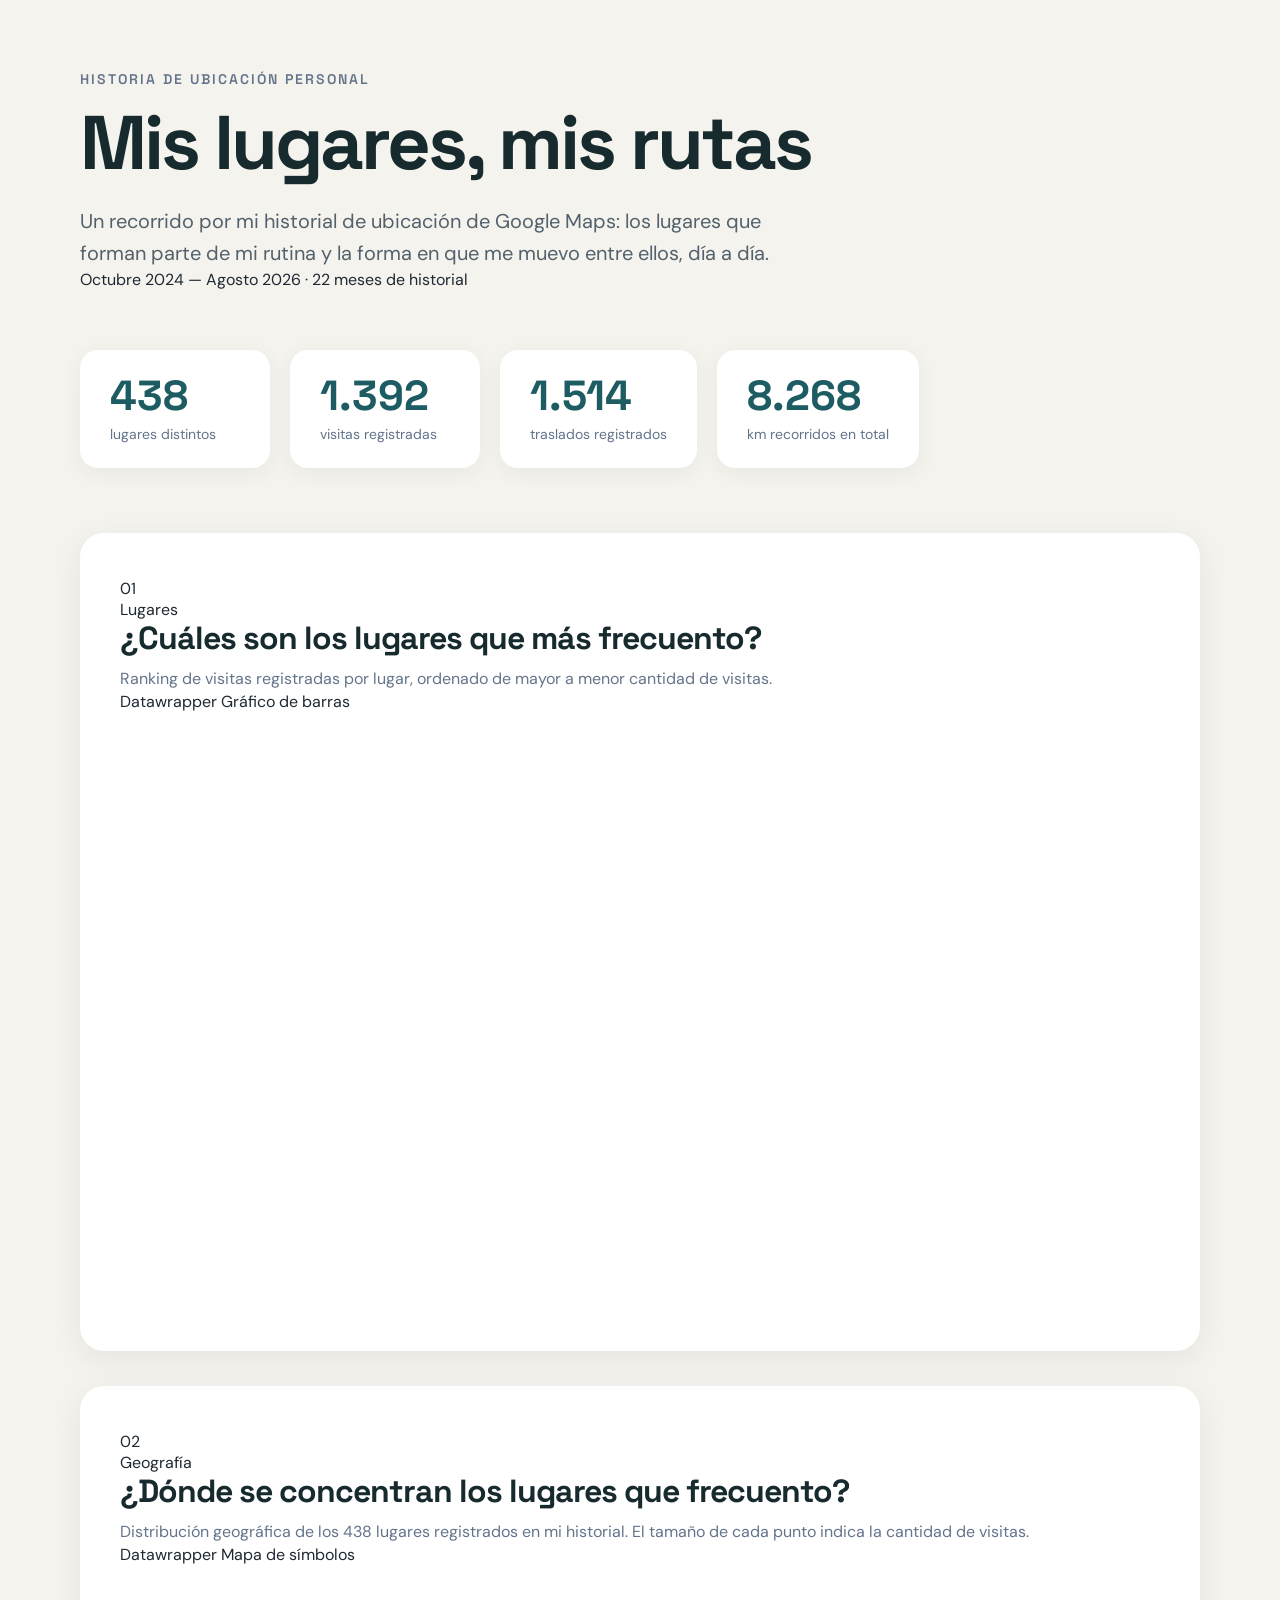
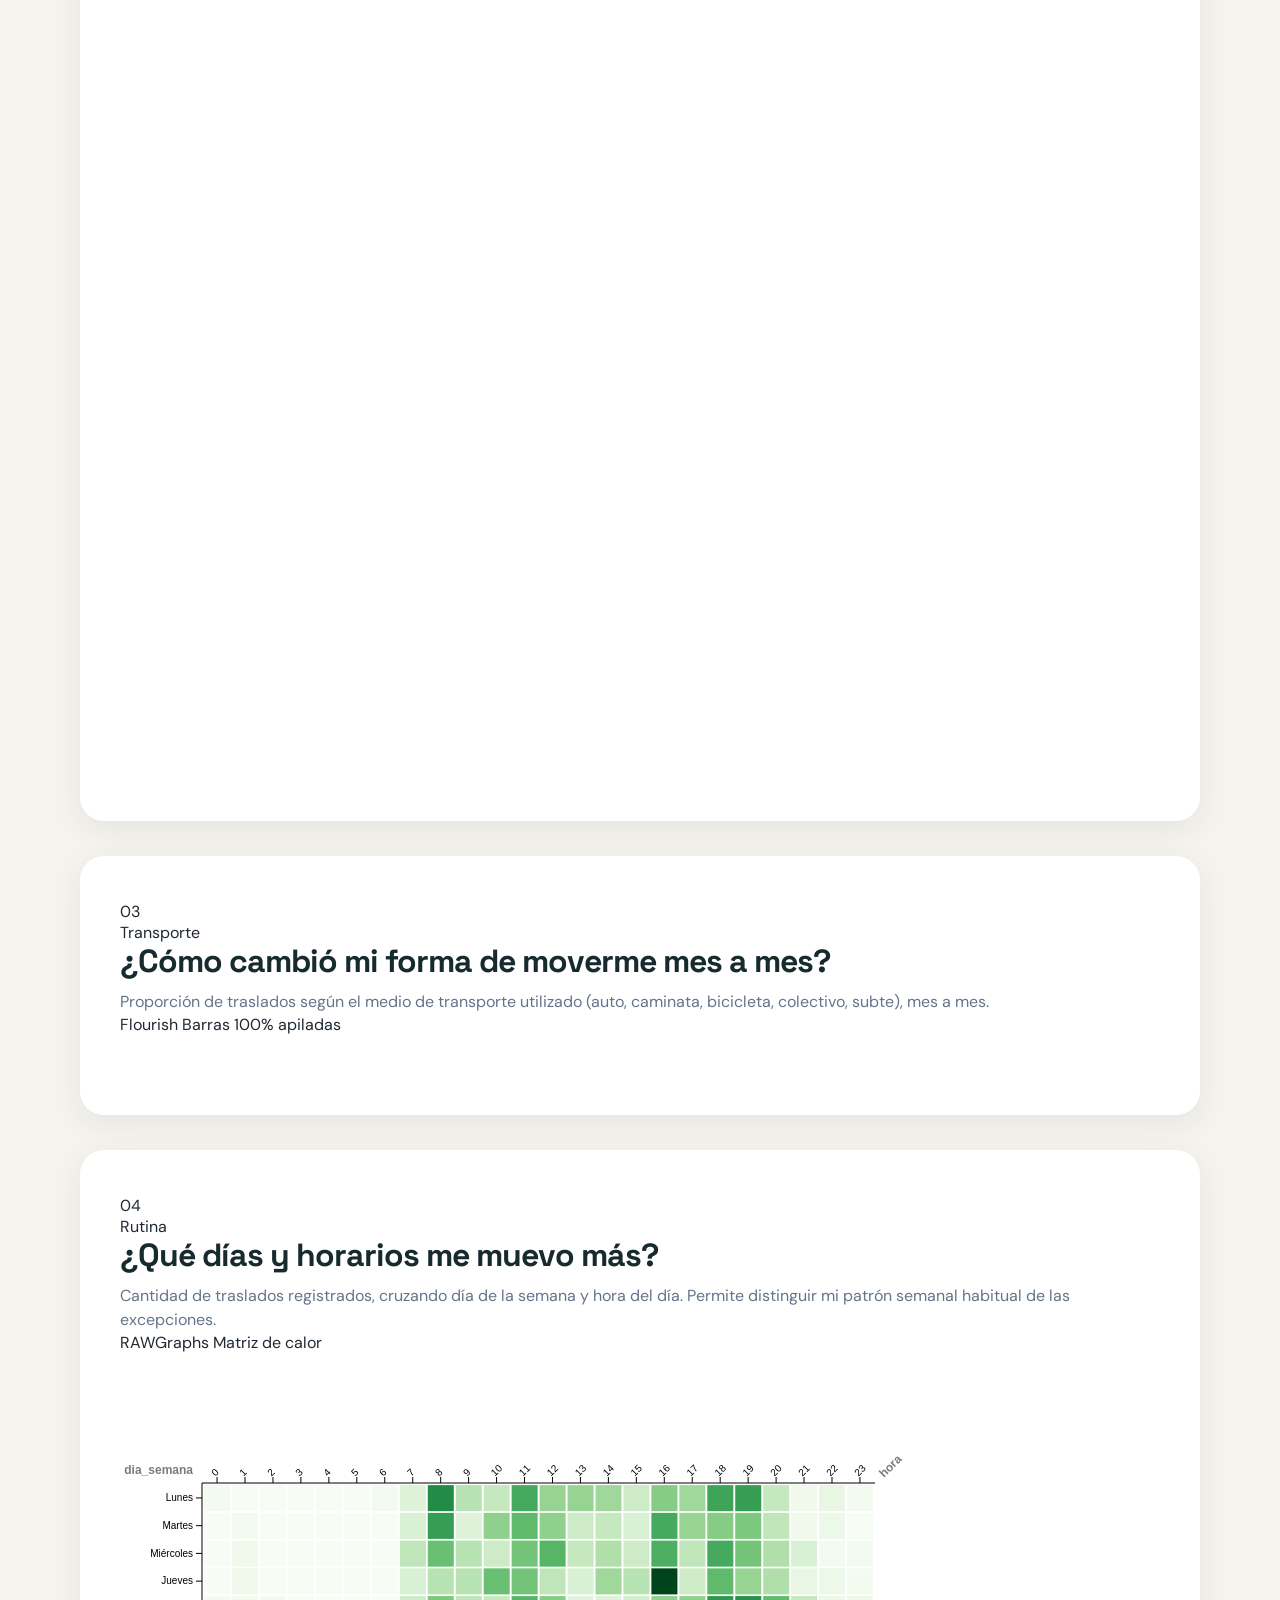
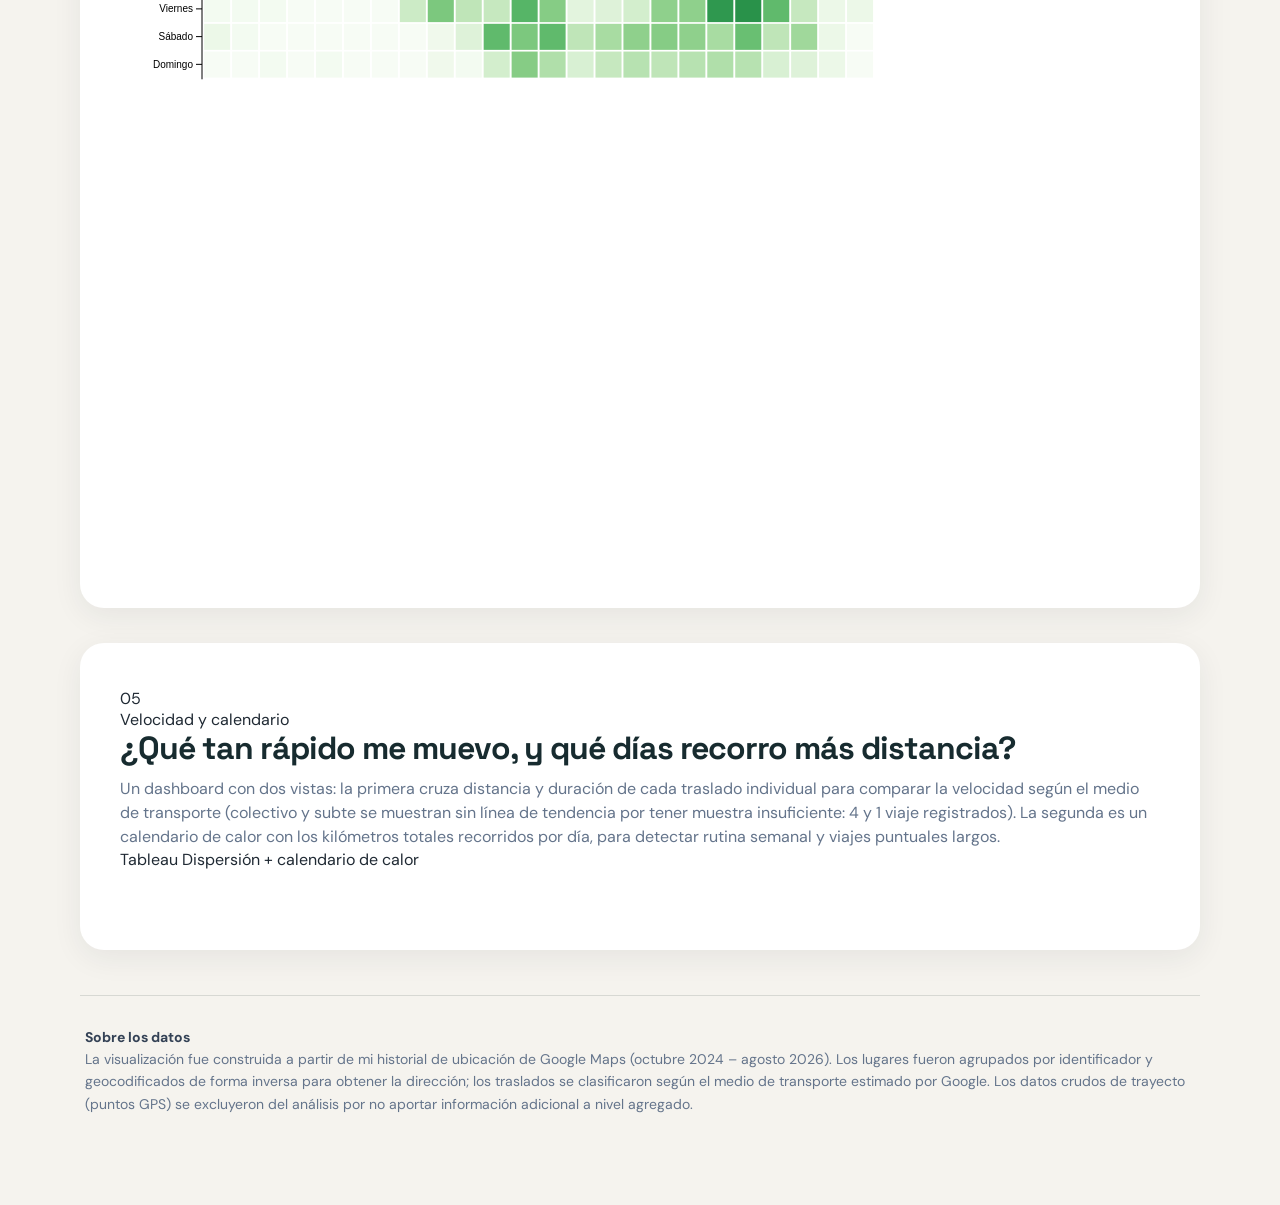
==== history.html @ 42128fc0 "Add files via upload" ====
<!DOCTYPE html>
<html lang="es">
<head>
  <meta charset="utf-8">
  <meta name="viewport" content="width=device-width, initial-scale=1">
  <title>Mis lugares, mis rutas | Visualización de datos personales</title>
  <link rel="preconnect" href="https://fonts.googleapis.com">
  <link rel="preconnect" href="https://fonts.gstatic.com" crossorigin>
  <link
    href="https://fonts.googleapis.com/css2?family=DM+Sans:wght@400;500;600;700&family=Space+Grotesk:wght@400;500;600;700&display=swap"
    rel="stylesheet"
  >
  <link rel="stylesheet" href="history_location.css">
</head>
<body>
  <main class="page">

    <section class="intro">
      <div class="eyebrow">Historia de ubicación personal</div>

      <h1>Mis lugares, mis rutas</h1>

      <p>
        Un recorrido por mi historial de ubicación de Google Maps:
        los lugares que forman parte de mi rutina y la forma en que
        me muevo entre ellos, día a día.
      </p>

      <div class="date-range">Octubre 2024 — Agosto 2026 · 22 meses de historial</div>
    </section>

    <section class="stats">
      <div class="stat">
        <div class="stat-number">438</div>
        <div class="stat-label">lugares distintos</div>
      </div>
      <div class="stat">
        <div class="stat-number">1.392</div>
        <div class="stat-label">visitas registradas</div>
      </div>
      <div class="stat">
        <div class="stat-number">1.514</div>
        <div class="stat-label">traslados registrados</div>
      </div>
      <div class="stat">
        <div class="stat-number">8.268</div>
        <div class="stat-label">km recorridos en total</div>
      </div>
    </section>

    <!-- ============ 01 · LUGARES ============ -->
    <section class="chart-section">
      <div class="section-header">
        <div class="section-index">01</div>
        <div class="section-heading">
          <div class="section-tag">Lugares</div>
          <h2>¿Cuáles son los lugares que más frecuento?</h2>
          <p class="section-description">
            Ranking de visitas registradas por lugar, ordenado de mayor a menor cantidad de visitas.
          </p>
        </div>
        <div class="tool-badge">
          <span class="tool-badge-tool">Datawrapper</span>
          <span class="tool-badge-type">Gráfico de barras</span>
        </div>
      </div>

      <div class="chart">
        <div style="min-height:559px" id="datawrapper-vis-2atsp"><script type="text/javascript" defer src="https://datawrapper.dwcdn.net/2atsp/embed.js" charset="utf-8" data-target="#datawrapper-vis-2atsp"></script><noscript><img src="https://datawrapper.dwcdn.net/2atsp/full.png" alt="¿En qué lugares paso más tiempo? (Bar Chart)" /></noscript></div>
      </div>
    </section>

    <!-- ============ 02 · GEOGRAFÍA ============ -->
    <section class="chart-section">
      <div class="section-header">
        <div class="section-index">02</div>
        <div class="section-heading">
          <div class="section-tag">Geografía</div>
          <h2>¿Dónde se concentran los lugares que frecuento?</h2>
          <p class="section-description">
            Distribución geográfica de los 438 lugares registrados en mi historial. El tamaño de cada
            punto indica la cantidad de visitas.
          </p>
        </div>
        <div class="tool-badge">
          <span class="tool-badge-tool">Datawrapper</span>
          <span class="tool-badge-type">Mapa de símbolos</span>
        </div>
      </div>

      <div class="chart">
        <div class="datawrapper-chart" id="datawrapper-vis-iYofD">
          <script
            type="text/javascript"
            defer
            src="https://datawrapper.dwcdn.net/iYofD/embed.js"
            charset="utf-8"
            data-target="#datawrapper-vis-iYofD">
          </script>
          <noscript>
            <img
              src="https://datawrapper.dwcdn.net/iYofD/full.png"
              alt="Mapa de distribución de los lugares que frecuento"
            >
          </noscript>
        </div>
      </div>
    </section>

    <!-- ============ 03 · TRANSPORTE ============ -->
    <section class="chart-section">
      <div class="section-header">
        <div class="section-index">03</div>
        <div class="section-heading">
          <div class="section-tag">Transporte</div>
          <h2>¿Cómo cambió mi forma de moverme mes a mes?</h2>
          <p class="section-description">
            Proporción de traslados según el medio de transporte utilizado (auto, caminata, bicicleta,
            colectivo, subte), mes a mes.
          </p>
        </div>
        <div class="tool-badge">
          <span class="tool-badge-tool">Flourish</span>
          <span class="tool-badge-type">Barras 100% apiladas</span>
        </div>
      </div>

      <div class="chart">
        <div class="flourish-embed flourish-chart" data-src="visualisation/30179974"><script src="https://public.flourish.studio/resources/embed.js"></script><noscript><img src="https://public.flourish.studio/visualisation/30179974/thumbnail" width="100%" alt="chart visualization" /></noscript></div>
      </div>
    </section>

    <!-- ============ 04 · RUTINA ============ -->
    <section class="chart-section">
      <div class="section-header">
        <div class="section-index">04</div>
        <div class="section-heading">
          <div class="section-tag">Rutina</div>
          <h2>¿Qué días y horarios me muevo más?</h2>
          <p class="section-description">
            Cantidad de traslados registrados, cruzando día de la semana y hora del día. Permite
            distinguir mi patrón semanal habitual de las excepciones.
          </p>
        </div>
        <div class="tool-badge">
          <span class="tool-badge-tool">RAWGraphs</span>
          <span class="tool-badge-type">Matriz de calor</span>
        </div>
      </div>

      <div class="chart">
        <object type="image/svg+xml" data="matrix_movimiento_dia_hora.svg"></object>
      </div>
    </section>

    <!-- ============ 05 · VELOCIDAD Y CALENDARIO ============ -->
    <section class="chart-section">
      <div class="section-header">
        <div class="section-index">05</div>
        <div class="section-heading">
          <div class="section-tag">Velocidad y calendario</div>
          <h2>¿Qué tan rápido me muevo, y qué días recorro más distancia?</h2>
          <p class="section-description">
            Un dashboard con dos vistas: la primera cruza distancia y duración de cada traslado
            individual para comparar la velocidad según el medio de transporte (colectivo y subte
            se muestran sin línea de tendencia por tener muestra insuficiente: 4 y 1 viaje
            registrados). La segunda es un calendario de calor con los kilómetros totales recorridos
            por día, para detectar rutina semanal y viajes puntuales largos.
          </p>
        </div>
        <div class="tool-badge">
          <span class="tool-badge-tool">Tableau</span>
          <span class="tool-badge-type">Dispersión + calendario de calor</span>
        </div>
      </div>

      <div class="chart">
        <div class='tableauPlaceholder' id='viz1788897047695' style='position: relative'><noscript><a href='#'><img alt='Dashboard 1 ' src='https:&#47;&#47;public.tableau.com&#47;static&#47;images&#47;Di&#47;Distancias_17888969083940&#47;Dashboard1&#47;1_rss.png' style='border: none' /></a></noscript><object class='tableauViz'  style='display:none;'><param name='host_url' value='https%3A%2F%2Fpublic.tableau.com%2F' /> <param name='embed_code_version' value='3' /> <param name='site_root' value='' /><param name='name' value='Distancias_17888969083940&#47;Dashboard1' /><param name='tabs' value='no' /><param name='toolbar' value='yes' /><param name='static_image' value='https:&#47;&#47;public.tableau.com&#47;static&#47;images&#47;Di&#47;Distancias_17888969083940&#47;Dashboard1&#47;1.png' /> <param name='animate_transition' value='yes' /><param name='display_static_image' value='yes' /><param name='display_spinner' value='yes' /><param name='display_overlay' value='yes' /><param name='display_count' value='yes' /><param name='language' value='es-ES' /><param name='filter' value='publish=yes' /></object></div>                <script type='text/javascript'>                    var divElement = document.getElementById('viz1788897047695');                    var vizElement = divElement.getElementsByTagName('object')[0];                    if ( divElement.offsetWidth > 800 ) { vizElement.style.width='700px';vizElement.style.minHeight='827px';vizElement.style.maxHeight='887px';vizElement.style.height=(divElement.offsetWidth*0.75)+'px';} else if ( divElement.offsetWidth > 500 ) { vizElement.style.width='700px';vizElement.style.minHeight='827px';vizElement.style.maxHeight='887px';vizElement.style.height=(divElement.offsetWidth*0.75)+'px';} else { vizElement.style.width='100%';vizElement.style.height='727px';}                     var scriptElement = document.createElement('script');                    scriptElement.src = 'https://public.tableau.com/javascripts/api/viz_v1.js';                    vizElement.parentNode.insertBefore(scriptElement, vizElement);                </script>
      </div>
    </section>

    <section class="methodology">
      <strong>Sobre los datos</strong><br>
      La visualización fue construida a partir de mi historial de ubicación de Google Maps
      (octubre 2024 – agosto 2026). Los lugares fueron agrupados por identificador y
      geocodificados de forma inversa para obtener la dirección; los traslados se clasificaron
      según el medio de transporte estimado por Google. Los datos crudos de trayecto (puntos GPS)
      se excluyeron del análisis por no aportar información adicional a nivel agregado.
    </section>

  </main>
</body>
</html>
---- history_location.css ----
/* =========================================================
   CONFIGURACIÓN GENERAL
   ========================================================= */

* {
  box-sizing: border-box;
}

body {
  margin: 0;
  background: #F5F3EE;
  color: #1F2933;
  font-family: 'DM Sans', sans-serif;
}

.page {
  max-width: 1200px;
  margin: 0 auto;
  padding: 70px 40px 90px;
}


/* =========================================================
   ENCABEZADO
   ========================================================= */

.intro {
  max-width: 850px;
  margin-bottom: 60px;
}

.eyebrow {
  font-family: 'Space Grotesk', sans-serif;
  font-size: 14px;
  font-weight: 600;
  letter-spacing: 2px;
  text-transform: uppercase;
  color: #64748B;
  margin-bottom: 18px;
}

h1 {
  font-family: 'Space Grotesk', sans-serif;
  font-size: clamp(42px, 7vw, 76px);
  line-height: 0.98;
  letter-spacing: -3px;
  margin: 0 0 25px;
  font-weight: 700;
  color: #172B2F;
}

.intro p {
  max-width: 700px;
  font-size: 20px;
  line-height: 1.6;
  color: #52616B;
  margin: 0;
}


/* =========================================================
   MÉTRICAS
   ========================================================= */

.stats {
  display: flex;
  gap: 20px;
  margin-bottom: 65px;
}

.stat {
  background: #FFFFFF;
  border-radius: 18px;
  padding: 25px 30px;
  min-width: 190px;

  box-shadow:
    0 5px 20px rgba(30, 45, 50, 0.06);
}

.stat-number {
  font-family: 'Space Grotesk', sans-serif;
  font-size: 42px;
  font-weight: 700;
  color: #1D5C63;
  line-height: 1;
  margin-bottom: 8px;
}

.stat-label {
  font-size: 14px;
  color: #64748B;
}


/* =========================================================
   SECCIONES DE VISUALIZACIÓN
   ========================================================= */

.chart-section {
  background: #FFFFFF;
  border-radius: 24px;

  padding: 45px 40px 50px;

  margin-bottom: 35px;

  box-shadow:
    0 8px 30px rgba(30, 45, 50, 0.07);
}

.section-header {
  margin-bottom: 30px;
}

.section-number {
  font-family: 'Space Grotesk', sans-serif;
  font-size: 13px;
  font-weight: 600;
  letter-spacing: 1.5px;

  color: #1D5C63;

  text-transform: uppercase;

  margin-bottom: 10px;
}

h2 {
  font-family: 'Space Grotesk', sans-serif;

  font-size: 32px;
  line-height: 1.15;
  letter-spacing: -1px;

  margin: 0 0 10px;

  color: #172B2F;
}

.section-description {
  margin: 0;

  color: #64748B;

  font-size: 16px;
  line-height: 1.5;
}


/* =========================================================
   GRÁFICOS
   ========================================================= */

.chart {
  width: 100%;
  overflow-x: auto;
}

.chart object {
  display: block;

  width: 100%;
  min-height: 700px;

  border: 0;
}


/* Datawrapper */

.datawrapper-chart {
  width: 100%;
  min-height: 776px;
}

.datawrapper-chart iframe {
  width: 100%;
  border: 0;
}


/* =========================================================
   METODOLOGÍA
   ========================================================= */

.methodology {
  margin-top: 45px;

  padding: 30px 5px 0;

  border-top: 1px solid #D7D8D3;

  color: #64748B;

  font-size: 14px;
  line-height: 1.6;
}

.methodology strong {
  color: #334155;
}


/* =========================================================
   RESPONSIVE
   ========================================================= */

@media (max-width: 700px) {

  .page {
    padding: 45px 20px 60px;
  }

  h1 {
    font-size: 48px;
    letter-spacing: -2px;
  }

  .intro p {
    font-size: 17px;
  }

  .stats {
    flex-direction: column;
    margin-bottom: 45px;
  }

  .stat {
    width: 100%;
  }

  .chart-section {
    padding: 30px 20px;
    border-radius: 18px;
  }

  h2 {
    font-size: 27px;
  }

  .section-description {
    font-size: 15px;
  }

  .chart object {
    min-height: 600px;
  }

}
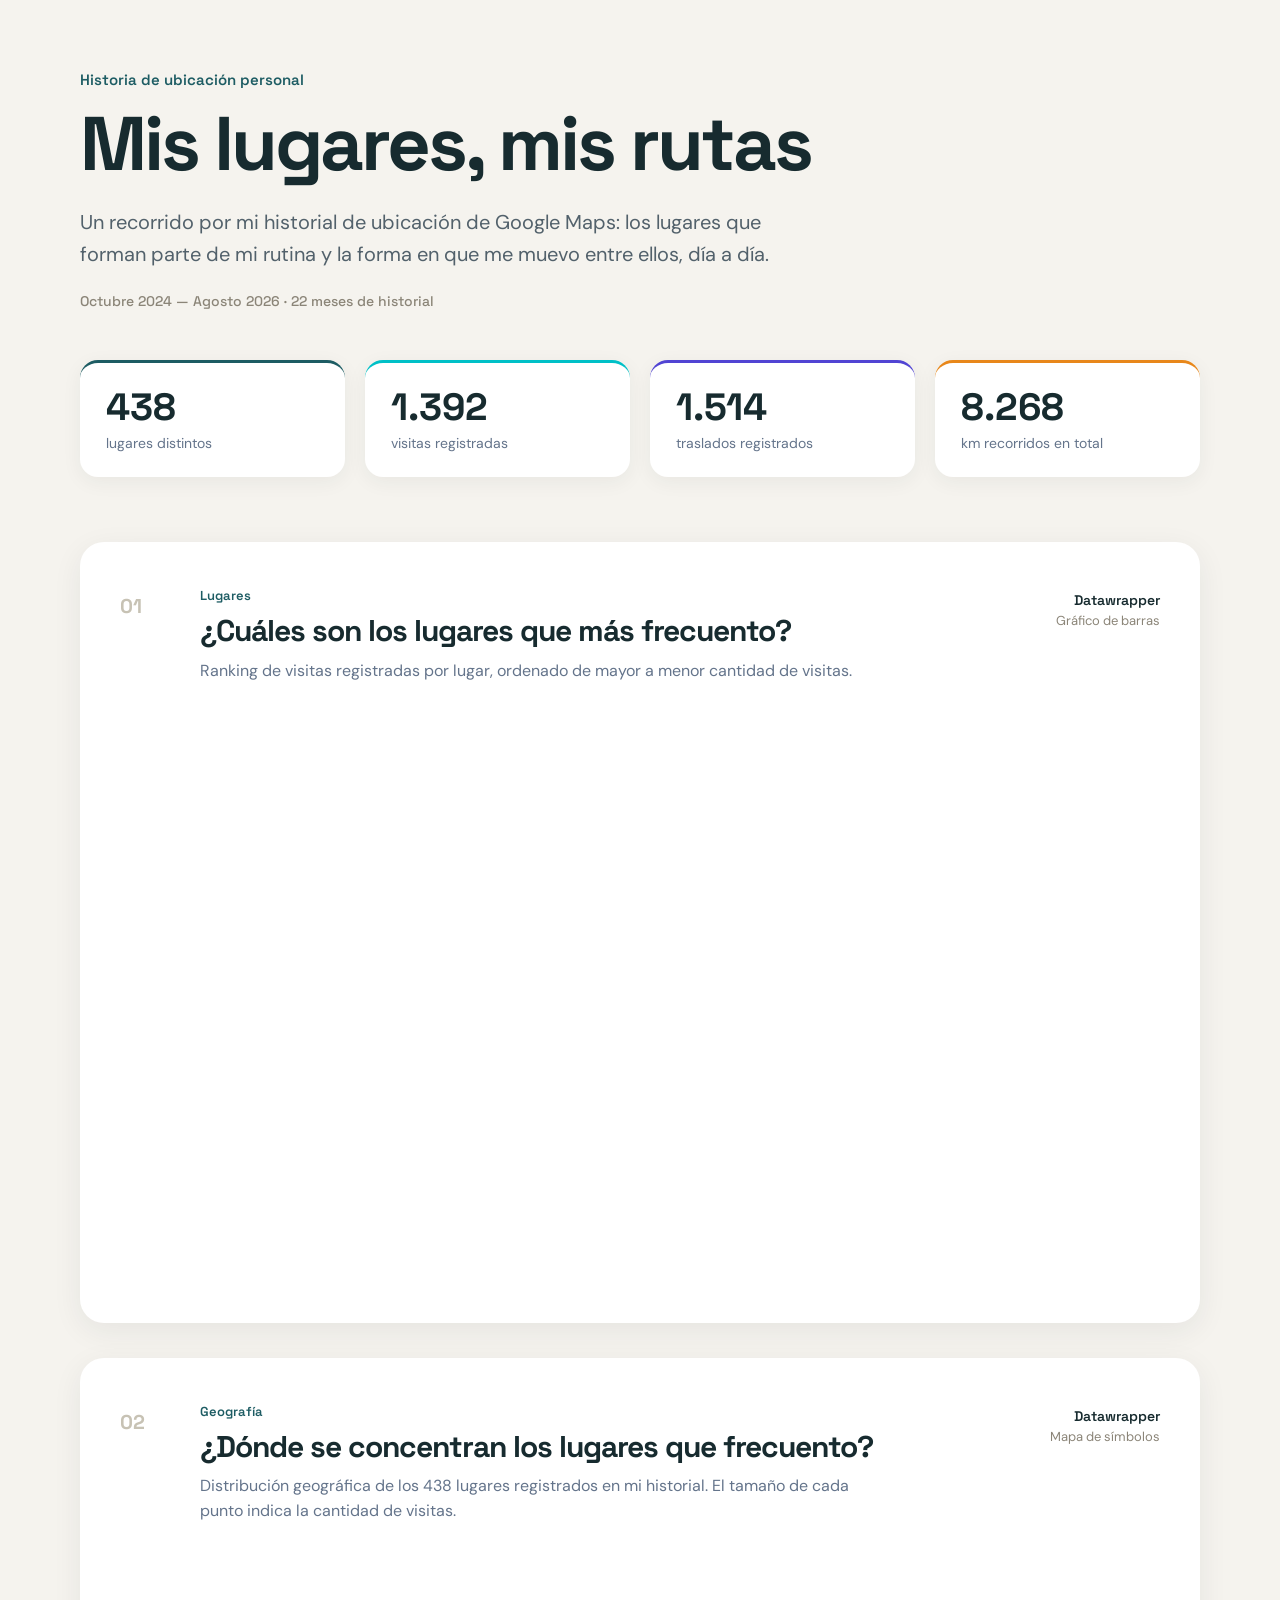
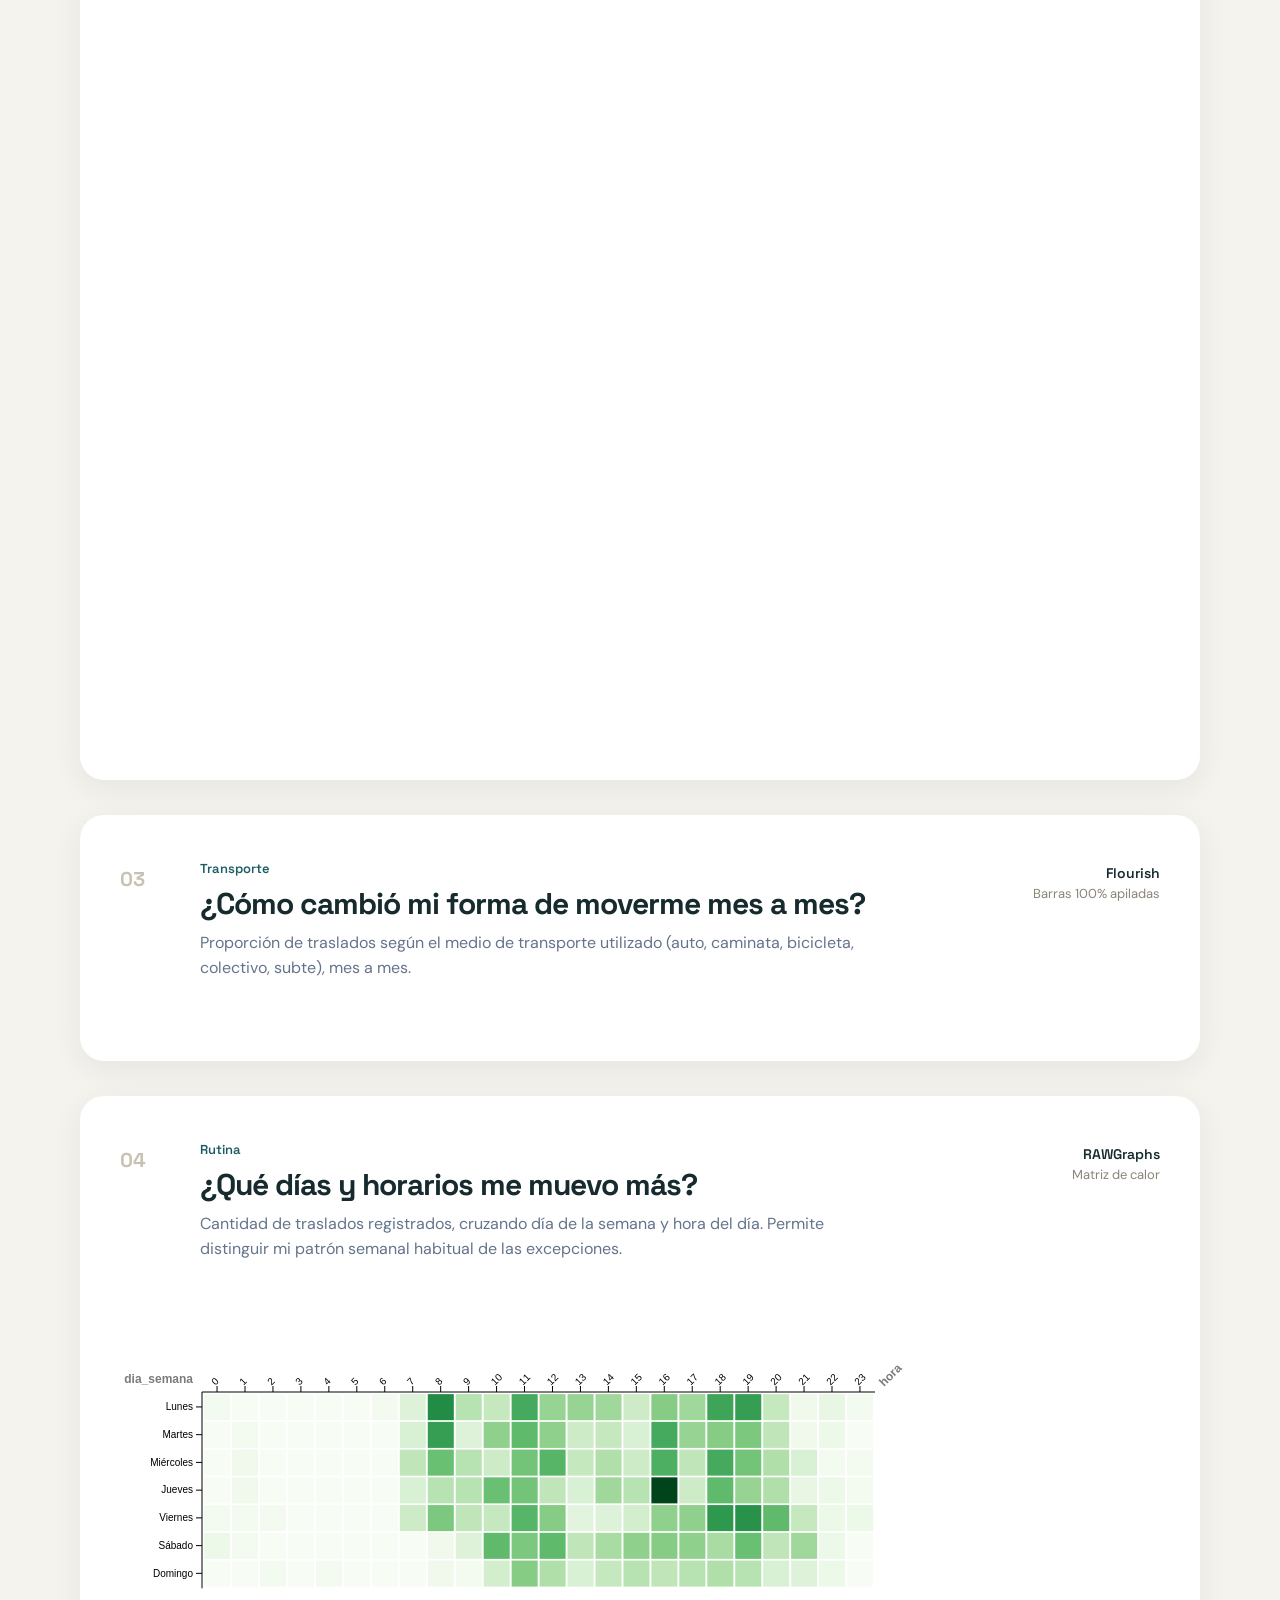
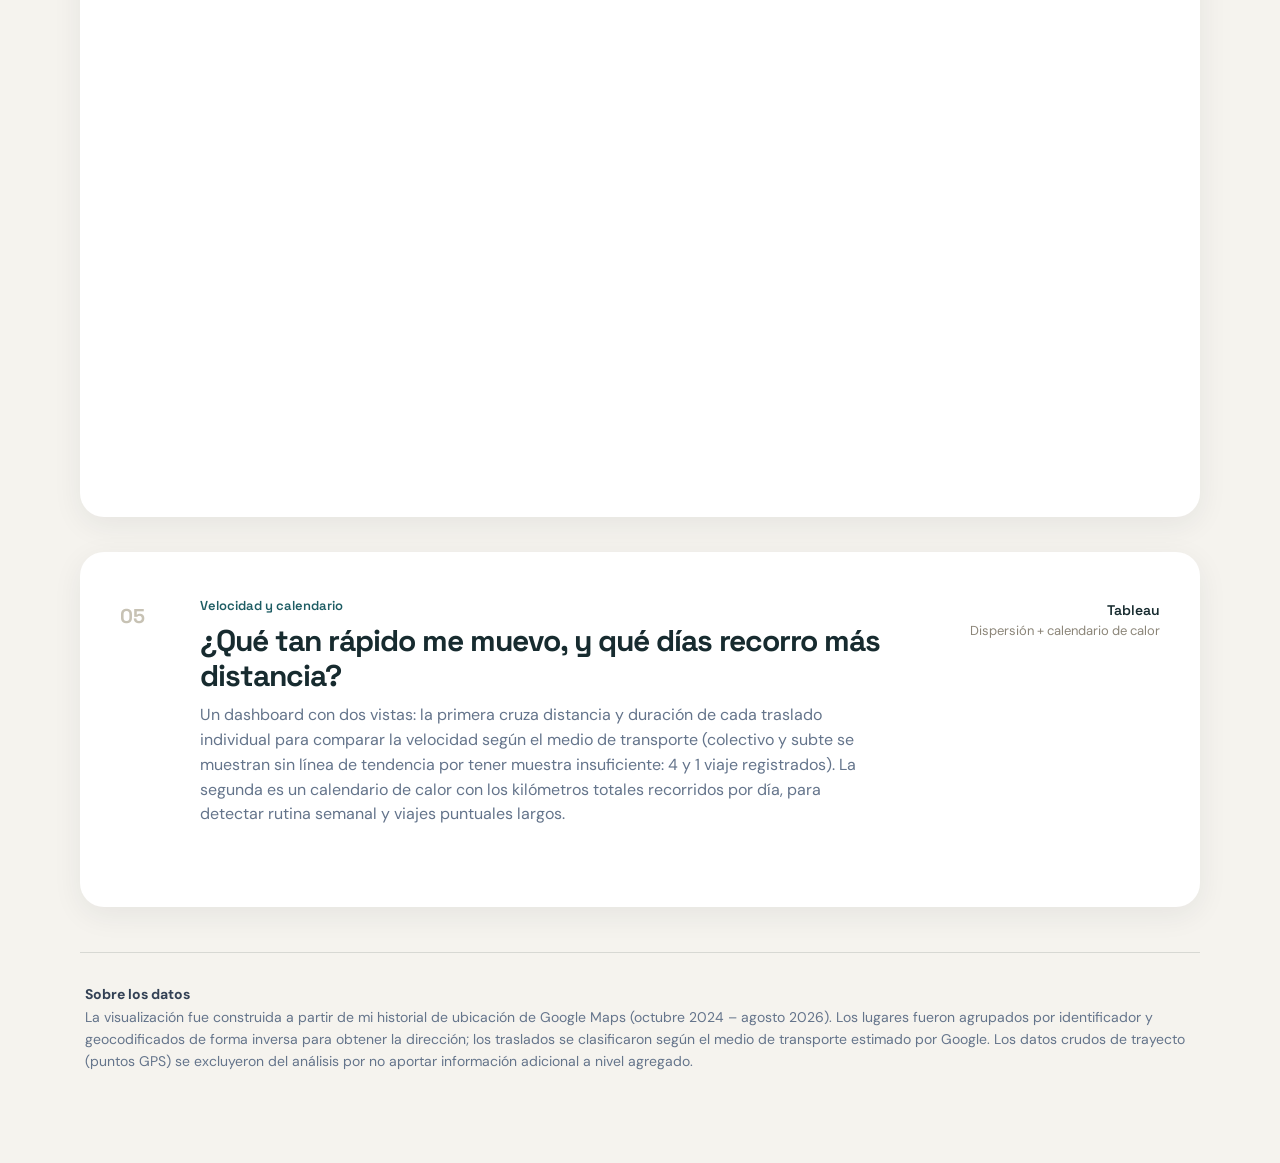
==== commit c0b6705e: "Update stylesheet link from history_location.css to history.css" ====
--- a/history.html
+++ b/history.html
@@ -10,7 +10,7 @@
     href="https://fonts.googleapis.com/css2?family=DM+Sans:wght@400;500;600;700&family=Space+Grotesk:wght@400;500;600;700&display=swap"
     rel="stylesheet"
   >
-  <link rel="stylesheet" href="history_location.css">
+  <link rel="stylesheet" href="history.css">
 </head>
 <body>
   <main class="page">
--- a/history.css
+++ b/history.css
@@ -0,0 +1,246 @@
+/* =========================================================
+   CONFIGURACIÓN GENERAL
+   ========================================================= */
+* {
+  box-sizing: border-box;
+}
+body {
+  margin: 0;
+  background: #F5F3EE;
+  color: #1F2933;
+  font-family: 'DM Sans', sans-serif;
+}
+.page {
+  max-width: 1200px;
+  margin: 0 auto;
+  padding: 70px 40px 90px;
+}
+
+/* =========================================================
+   ENCABEZADO
+   ========================================================= */
+.intro {
+  max-width: 850px;
+  margin-bottom: 50px;
+}
+.eyebrow {
+  font-family: 'Space Grotesk', sans-serif;
+  font-size: 15px;
+  font-weight: 600;
+  color: #1D5C63;
+  margin-bottom: 18px;
+}
+h1 {
+  font-family: 'Space Grotesk', sans-serif;
+  font-size: clamp(42px, 7vw, 76px);
+  line-height: 0.98;
+  letter-spacing: -3px;
+  margin: 0 0 25px;
+  font-weight: 700;
+  color: #172B2F;
+}
+.intro p {
+  max-width: 700px;
+  font-size: 20px;
+  line-height: 1.6;
+  color: #52616B;
+  margin: 0 0 22px;
+}
+.date-range {
+  font-family: 'Space Grotesk', sans-serif;
+  font-size: 14px;
+  font-weight: 500;
+  color: #8B8578;
+}
+
+/* =========================================================
+   MÉTRICAS
+   ========================================================= */
+.stats {
+  display: grid;
+  grid-template-columns: repeat(4, 1fr);
+  gap: 20px;
+  margin-bottom: 65px;
+}
+.stat {
+  background: #FFFFFF;
+  border-radius: 18px;
+  padding: 25px 26px;
+  box-shadow: 0 5px 20px rgba(30, 45, 50, 0.06);
+  border-top: 3px solid #1D5C63;
+}
+.stat:nth-child(2) { border-top-color: #00C0C7; }
+.stat:nth-child(3) { border-top-color: #5144D3; }
+.stat:nth-child(4) { border-top-color: #E8871A; }
+
+.stat-number {
+  font-family: 'Space Grotesk', sans-serif;
+  font-size: 38px;
+  font-weight: 700;
+  color: #172B2F;
+  line-height: 1;
+  margin-bottom: 8px;
+}
+.stat-label {
+  font-size: 14px;
+  color: #64748B;
+}
+
+/* =========================================================
+   SECCIONES DE VISUALIZACIÓN
+   ========================================================= */
+.chart-section {
+  background: #FFFFFF;
+  border-radius: 24px;
+  padding: 45px 40px 50px;
+  margin-bottom: 35px;
+  box-shadow: 0 8px 30px rgba(30, 45, 50, 0.07);
+}
+
+.section-header {
+  display: grid;
+  grid-template-columns: 56px 1fr auto;
+  gap: 24px;
+  align-items: start;
+  margin-bottom: 30px;
+}
+
+.section-index {
+  font-family: 'Space Grotesk', sans-serif;
+  font-size: 20px;
+  font-weight: 700;
+  color: #C7C2B4;
+  padding-top: 6px;
+}
+
+.section-tag {
+  font-family: 'Space Grotesk', sans-serif;
+  font-size: 13px;
+  font-weight: 600;
+  color: #1D5C63;
+  margin-bottom: 10px;
+}
+
+h2 {
+  font-family: 'Space Grotesk', sans-serif;
+  font-size: 30px;
+  line-height: 1.15;
+  letter-spacing: -1px;
+  margin: 0 0 10px;
+  color: #172B2F;
+}
+
+.section-description {
+  margin: 0;
+  color: #64748B;
+  font-size: 16px;
+  line-height: 1.55;
+  max-width: 62ch;
+}
+
+.tool-badge {
+  display: flex;
+  flex-direction: column;
+  align-items: flex-end;
+  text-align: right;
+  gap: 3px;
+  padding-top: 4px;
+  white-space: nowrap;
+}
+.tool-badge-tool {
+  font-family: 'Space Grotesk', sans-serif;
+  font-size: 14px;
+  font-weight: 600;
+  color: #172B2F;
+}
+.tool-badge-type {
+  font-size: 13px;
+  color: #8B8578;
+}
+
+/* =========================================================
+   GRÁFICOS
+   ========================================================= */
+.chart {
+  width: 100%;
+  overflow-x: auto;
+}
+.chart object {
+  display: block;
+  width: 100%;
+  min-height: 700px;
+  border: 0;
+}
+.datawrapper-chart {
+  width: 100%;
+  min-height: 776px;
+}
+.datawrapper-chart iframe {
+  width: 100%;
+  border: 0;
+}
+
+/* =========================================================
+   METODOLOGÍA
+   ========================================================= */
+.methodology {
+  margin-top: 45px;
+  padding: 30px 5px 0;
+  border-top: 1px solid #D7D8D3;
+  color: #64748B;
+  font-size: 14px;
+  line-height: 1.6;
+}
+.methodology strong {
+  color: #334155;
+}
+
+/* =========================================================
+   RESPONSIVE
+   ========================================================= */
+@media (max-width: 900px) {
+  .stats {
+    grid-template-columns: repeat(2, 1fr);
+  }
+  .section-header {
+    grid-template-columns: 40px 1fr;
+  }
+  .tool-badge {
+    grid-column: 1 / -1;
+    flex-direction: row;
+    align-items: baseline;
+    gap: 8px;
+    text-align: left;
+    margin-top: 4px;
+  }
+}
+
+@media (max-width: 700px) {
+  .page {
+    padding: 45px 20px 60px;
+  }
+  h1 {
+    font-size: 48px;
+    letter-spacing: -2px;
+  }
+  .intro p {
+    font-size: 17px;
+  }
+  .stats {
+    grid-template-columns: 1fr;
+    margin-bottom: 45px;
+  }
+  .chart-section {
+    padding: 30px 20px;
+    border-radius: 18px;
+  }
+  h2 {
+    font-size: 25px;
+  }
+  .section-description {
+    font-size: 15px;
+  }
+  .chart object {
+    min-height: 600px;
+  }
+}
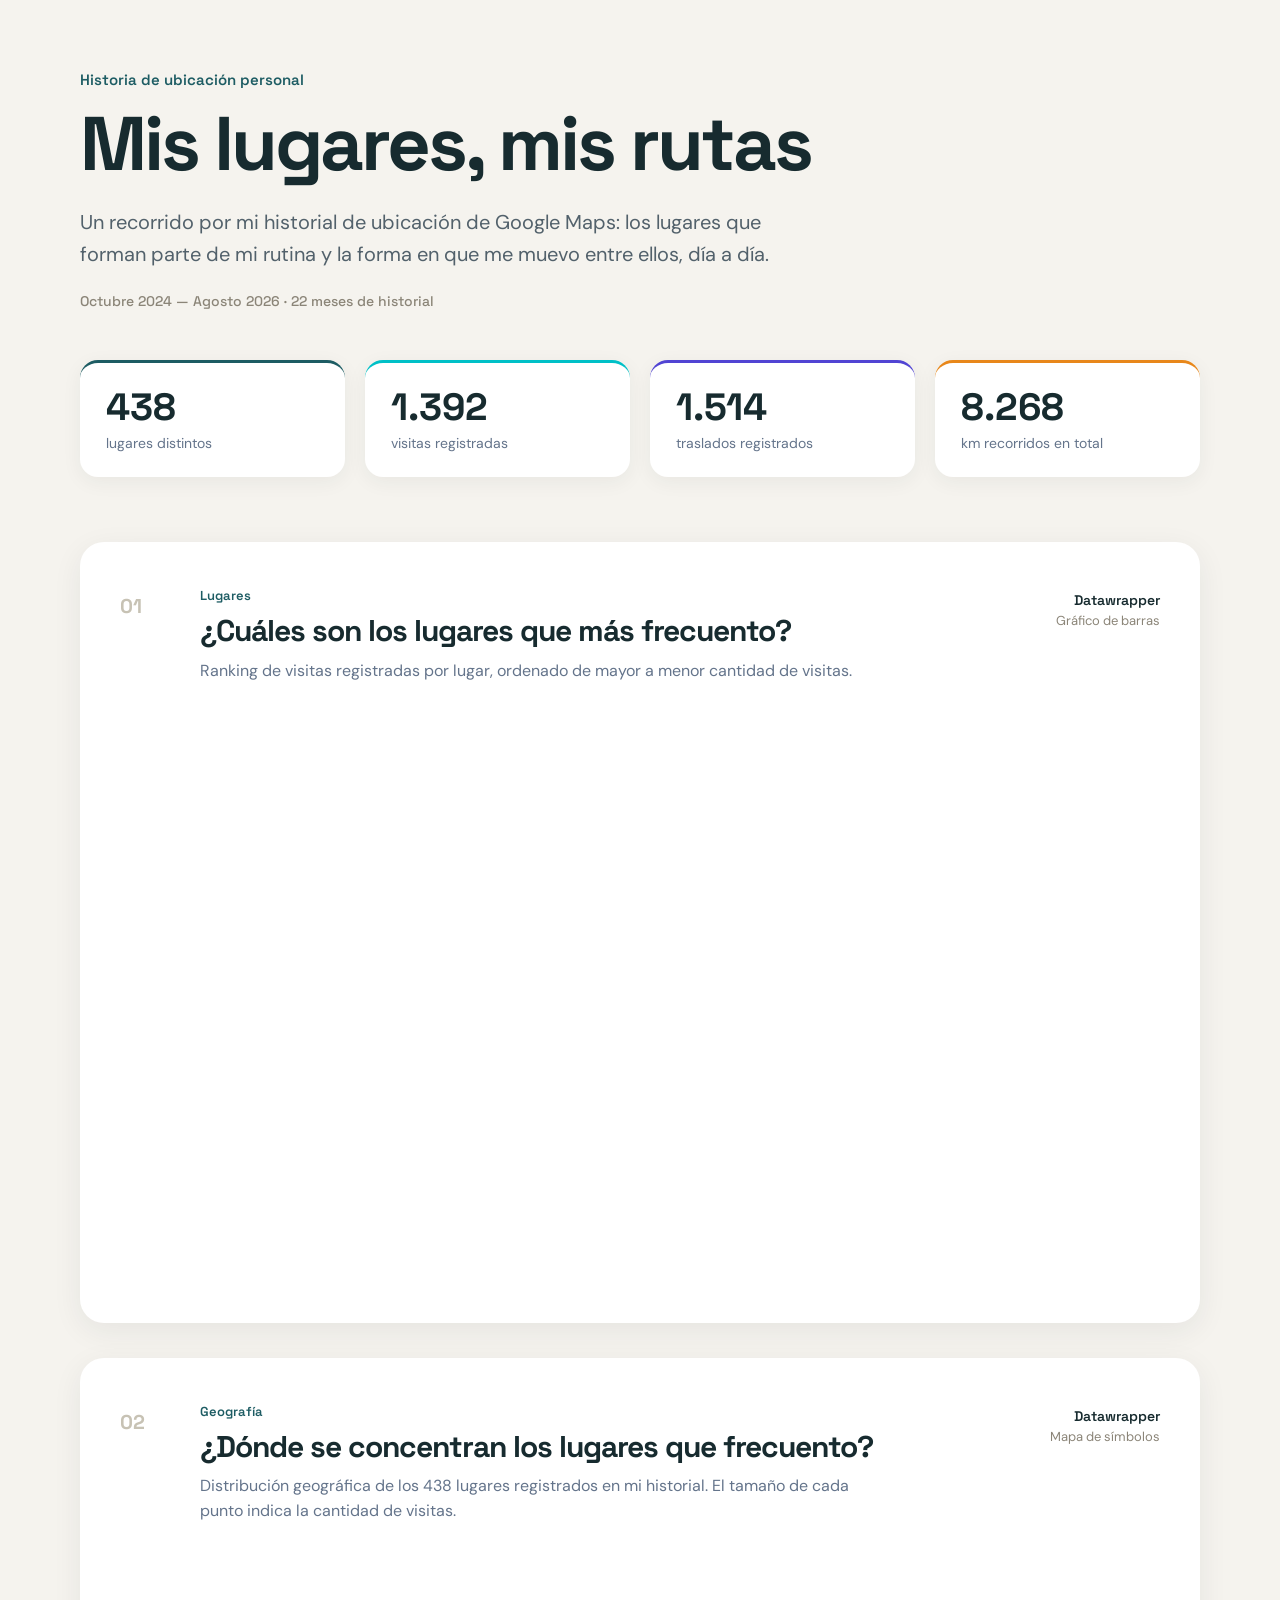
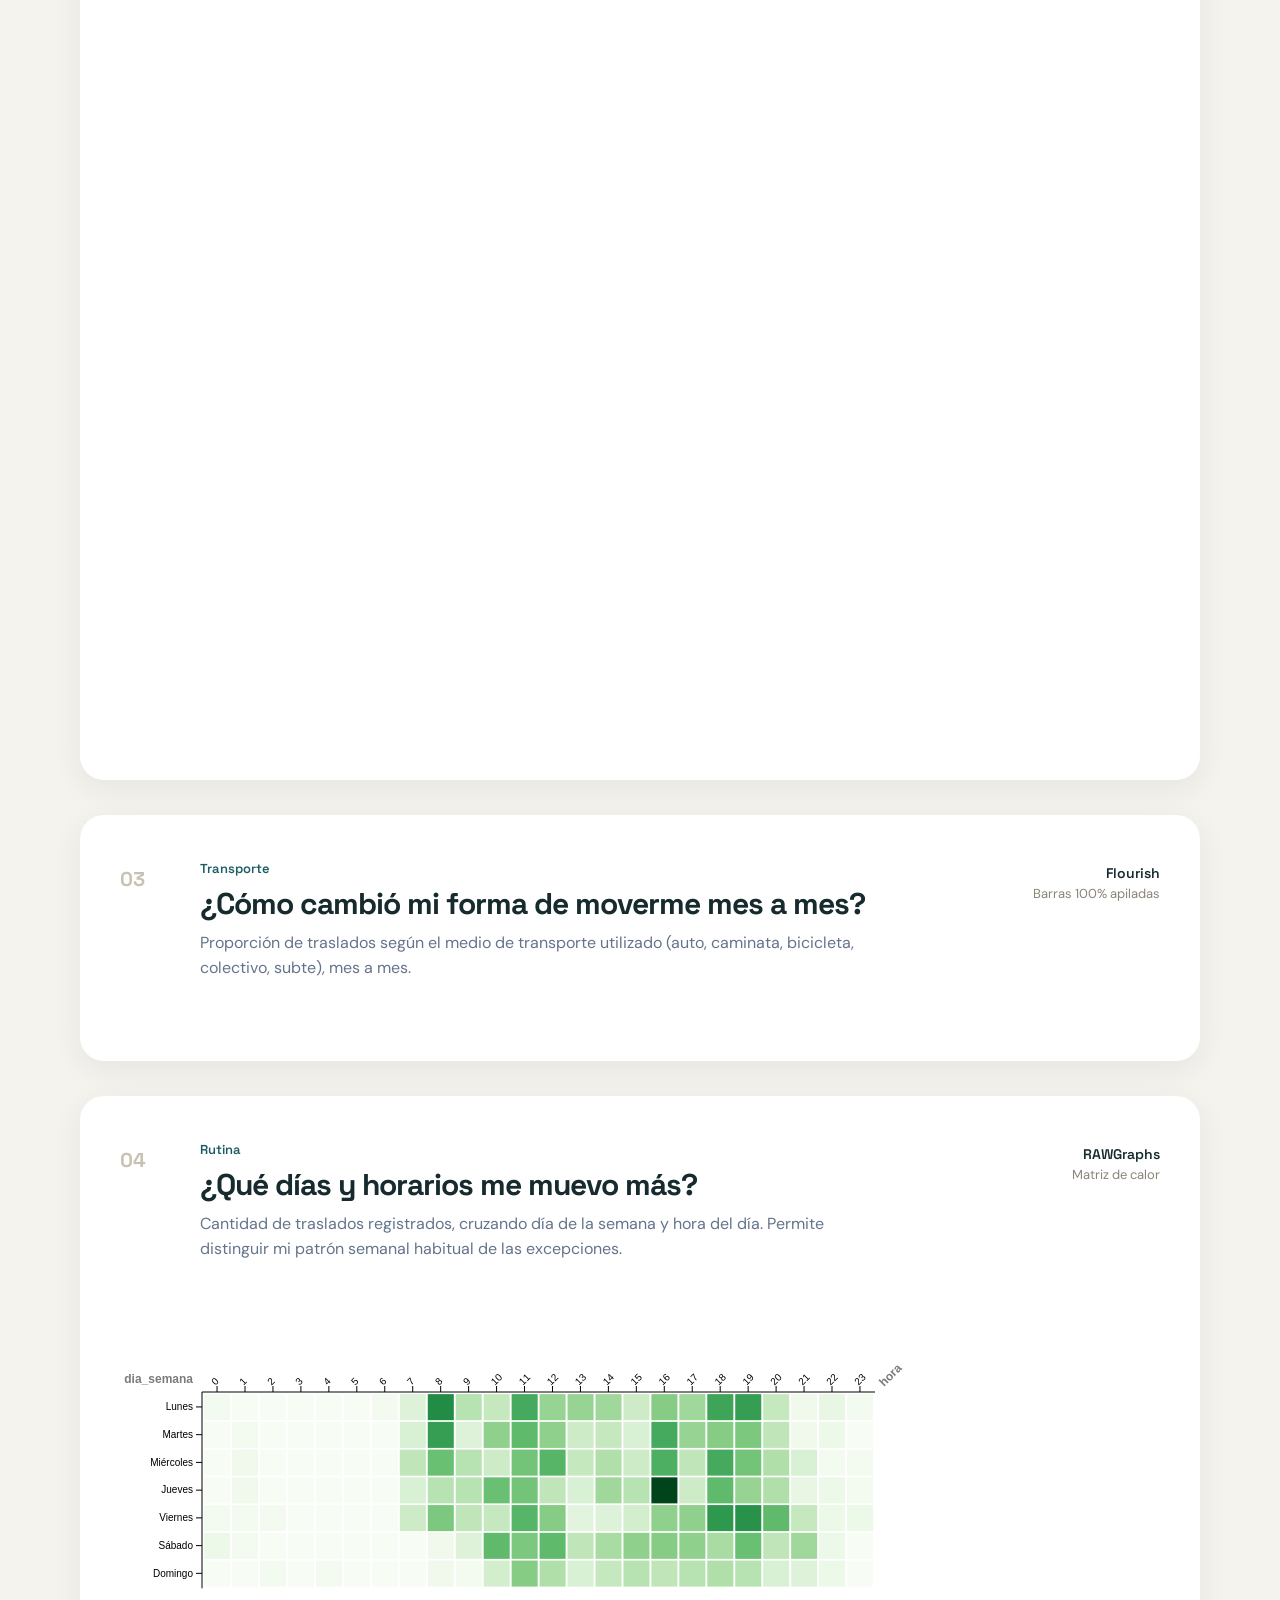
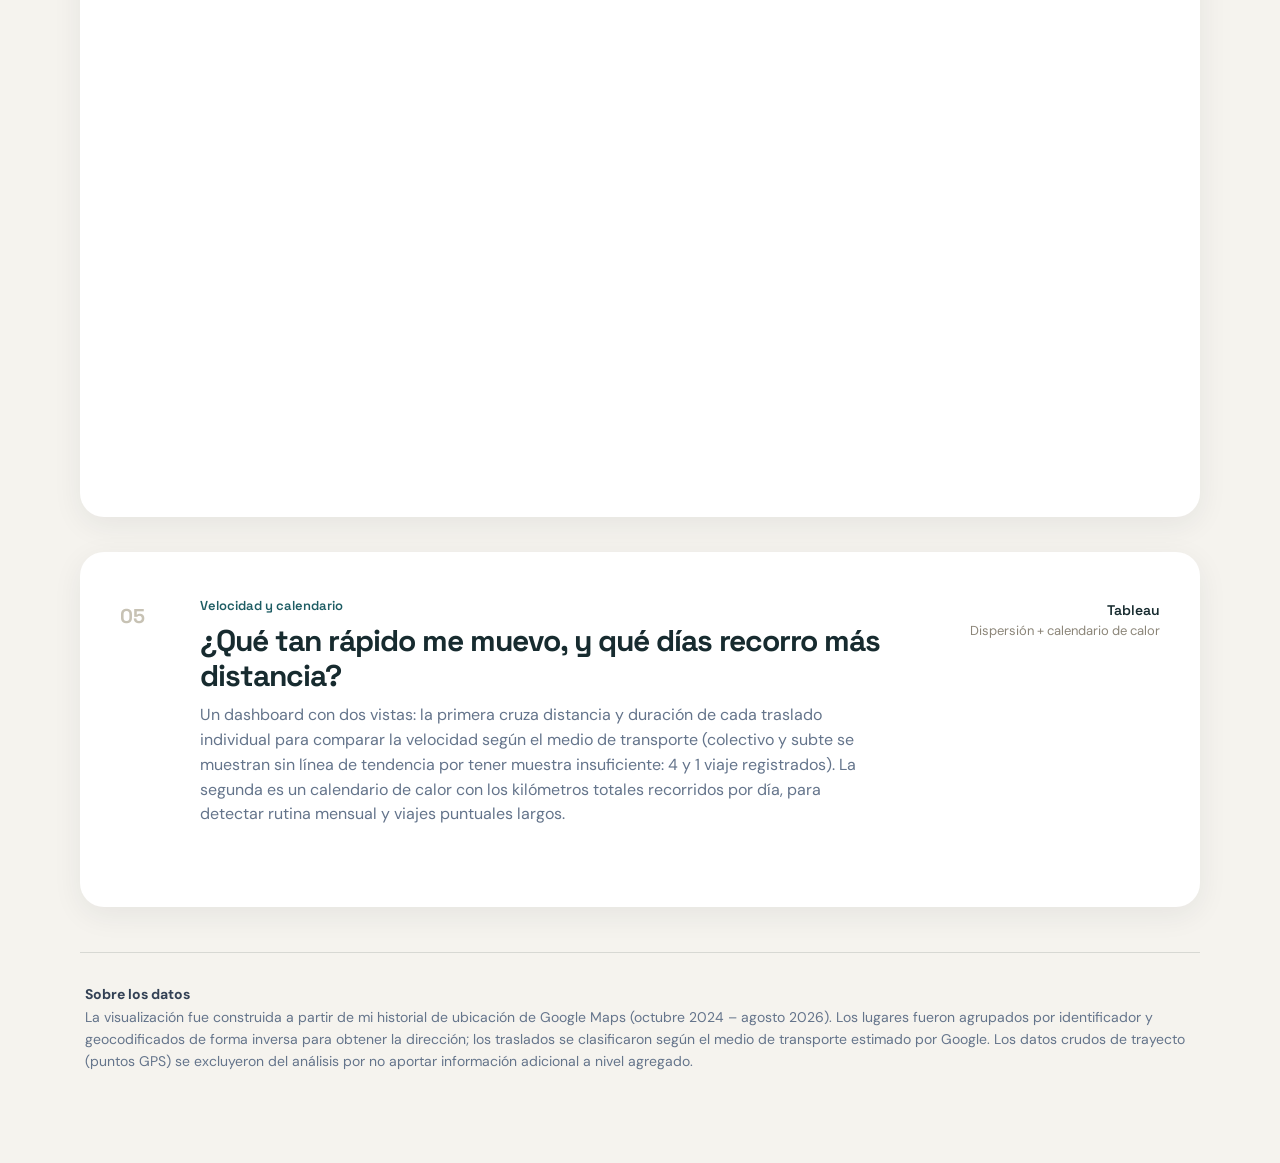
==== commit 3cd2b1fc: "Update text from 'rutina semanal' to 'rutina mensual'" ====
--- a/history.html
+++ b/history.html
@@ -165,7 +165,7 @@
             individual para comparar la velocidad según el medio de transporte (colectivo y subte
             se muestran sin línea de tendencia por tener muestra insuficiente: 4 y 1 viaje
             registrados). La segunda es un calendario de calor con los kilómetros totales recorridos
-            por día, para detectar rutina semanal y viajes puntuales largos.
+            por día, para detectar rutina mensual y viajes puntuales largos.
           </p>
         </div>
         <div class="tool-badge">
@@ -175,7 +175,7 @@
       </div>
 
       <div class="chart">
-        <div class='tableauPlaceholder' id='viz1788897047695' style='position: relative'><noscript><a href='#'><img alt='Dashboard 1 ' src='https:&#47;&#47;public.tableau.com&#47;static&#47;images&#47;Di&#47;Distancias_17888969083940&#47;Dashboard1&#47;1_rss.png' style='border: none' /></a></noscript><object class='tableauViz'  style='display:none;'><param name='host_url' value='https%3A%2F%2Fpublic.tableau.com%2F' /> <param name='embed_code_version' value='3' /> <param name='site_root' value='' /><param name='name' value='Distancias_17888969083940&#47;Dashboard1' /><param name='tabs' value='no' /><param name='toolbar' value='yes' /><param name='static_image' value='https:&#47;&#47;public.tableau.com&#47;static&#47;images&#47;Di&#47;Distancias_17888969083940&#47;Dashboard1&#47;1.png' /> <param name='animate_transition' value='yes' /><param name='display_static_image' value='yes' /><param name='display_spinner' value='yes' /><param name='display_overlay' value='yes' /><param name='display_count' value='yes' /><param name='language' value='es-ES' /><param name='filter' value='publish=yes' /></object></div>                <script type='text/javascript'>                    var divElement = document.getElementById('viz1788897047695');                    var vizElement = divElement.getElementsByTagName('object')[0];                    if ( divElement.offsetWidth > 800 ) { vizElement.style.width='700px';vizElement.style.minHeight='827px';vizElement.style.maxHeight='887px';vizElement.style.height=(divElement.offsetWidth*0.75)+'px';} else if ( divElement.offsetWidth > 500 ) { vizElement.style.width='700px';vizElement.style.minHeight='827px';vizElement.style.maxHeight='887px';vizElement.style.height=(divElement.offsetWidth*0.75)+'px';} else { vizElement.style.width='100%';vizElement.style.height='727px';}                     var scriptElement = document.createElement('script');                    scriptElement.src = 'https://public.tableau.com/javascripts/api/viz_v1.js';                    vizElement.parentNode.insertBefore(scriptElement, vizElement);                </script>
+        <div class='tableauPlaceholder' id='viz1788898382485' style='position: relative'><noscript><a href='#'><img alt='Dashboard 1 ' src='https:&#47;&#47;public.tableau.com&#47;static&#47;images&#47;Di&#47;Distancias_17888969083940&#47;Dashboard1&#47;1_rss.png' style='border: none' /></a></noscript><object class='tableauViz'  style='display:none;'><param name='host_url' value='https%3A%2F%2Fpublic.tableau.com%2F' /> <param name='embed_code_version' value='3' /> <param name='site_root' value='' /><param name='name' value='Distancias_17888969083940&#47;Dashboard1' /><param name='tabs' value='no' /><param name='toolbar' value='yes' /><param name='static_image' value='https:&#47;&#47;public.tableau.com&#47;static&#47;images&#47;Di&#47;Distancias_17888969083940&#47;Dashboard1&#47;1.png' /> <param name='animate_transition' value='yes' /><param name='display_static_image' value='yes' /><param name='display_spinner' value='yes' /><param name='display_overlay' value='yes' /><param name='display_count' value='yes' /><param name='language' value='es-ES' /><param name='filter' value='publish=yes' /></object></div>                <script type='text/javascript'>                    var divElement = document.getElementById('viz1788898382485');                    var vizElement = divElement.getElementsByTagName('object')[0];                    if ( divElement.offsetWidth > 800 ) { vizElement.style.width='100%';vizElement.style.height=(divElement.offsetWidth*0.75)+'px';} else if ( divElement.offsetWidth > 500 ) { vizElement.style.width='100%';vizElement.style.height=(divElement.offsetWidth*0.75)+'px';} else { vizElement.style.width='100%';vizElement.style.height='727px';}                     var scriptElement = document.createElement('script');                    scriptElement.src = 'https://public.tableau.com/javascripts/api/viz_v1.js';                    vizElement.parentNode.insertBefore(scriptElement, vizElement);                </script>
       </div>
     </section>
 
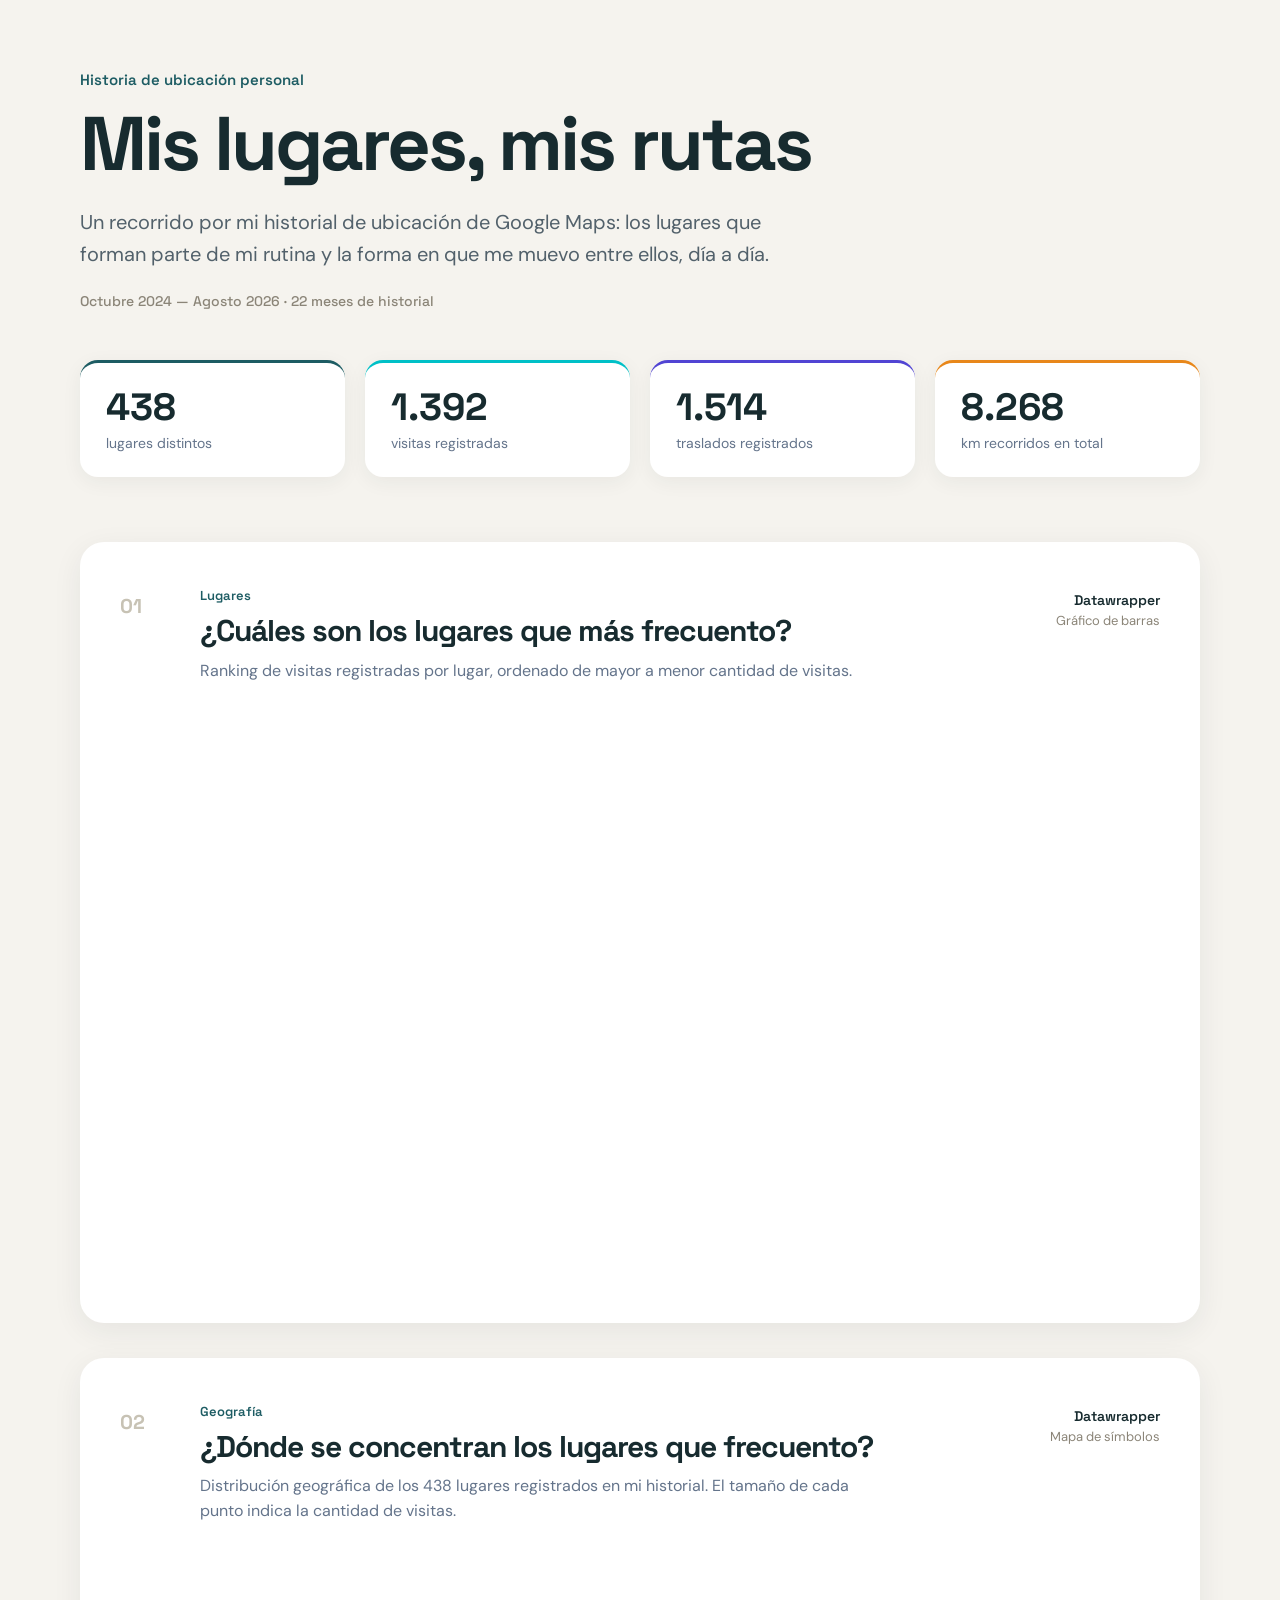
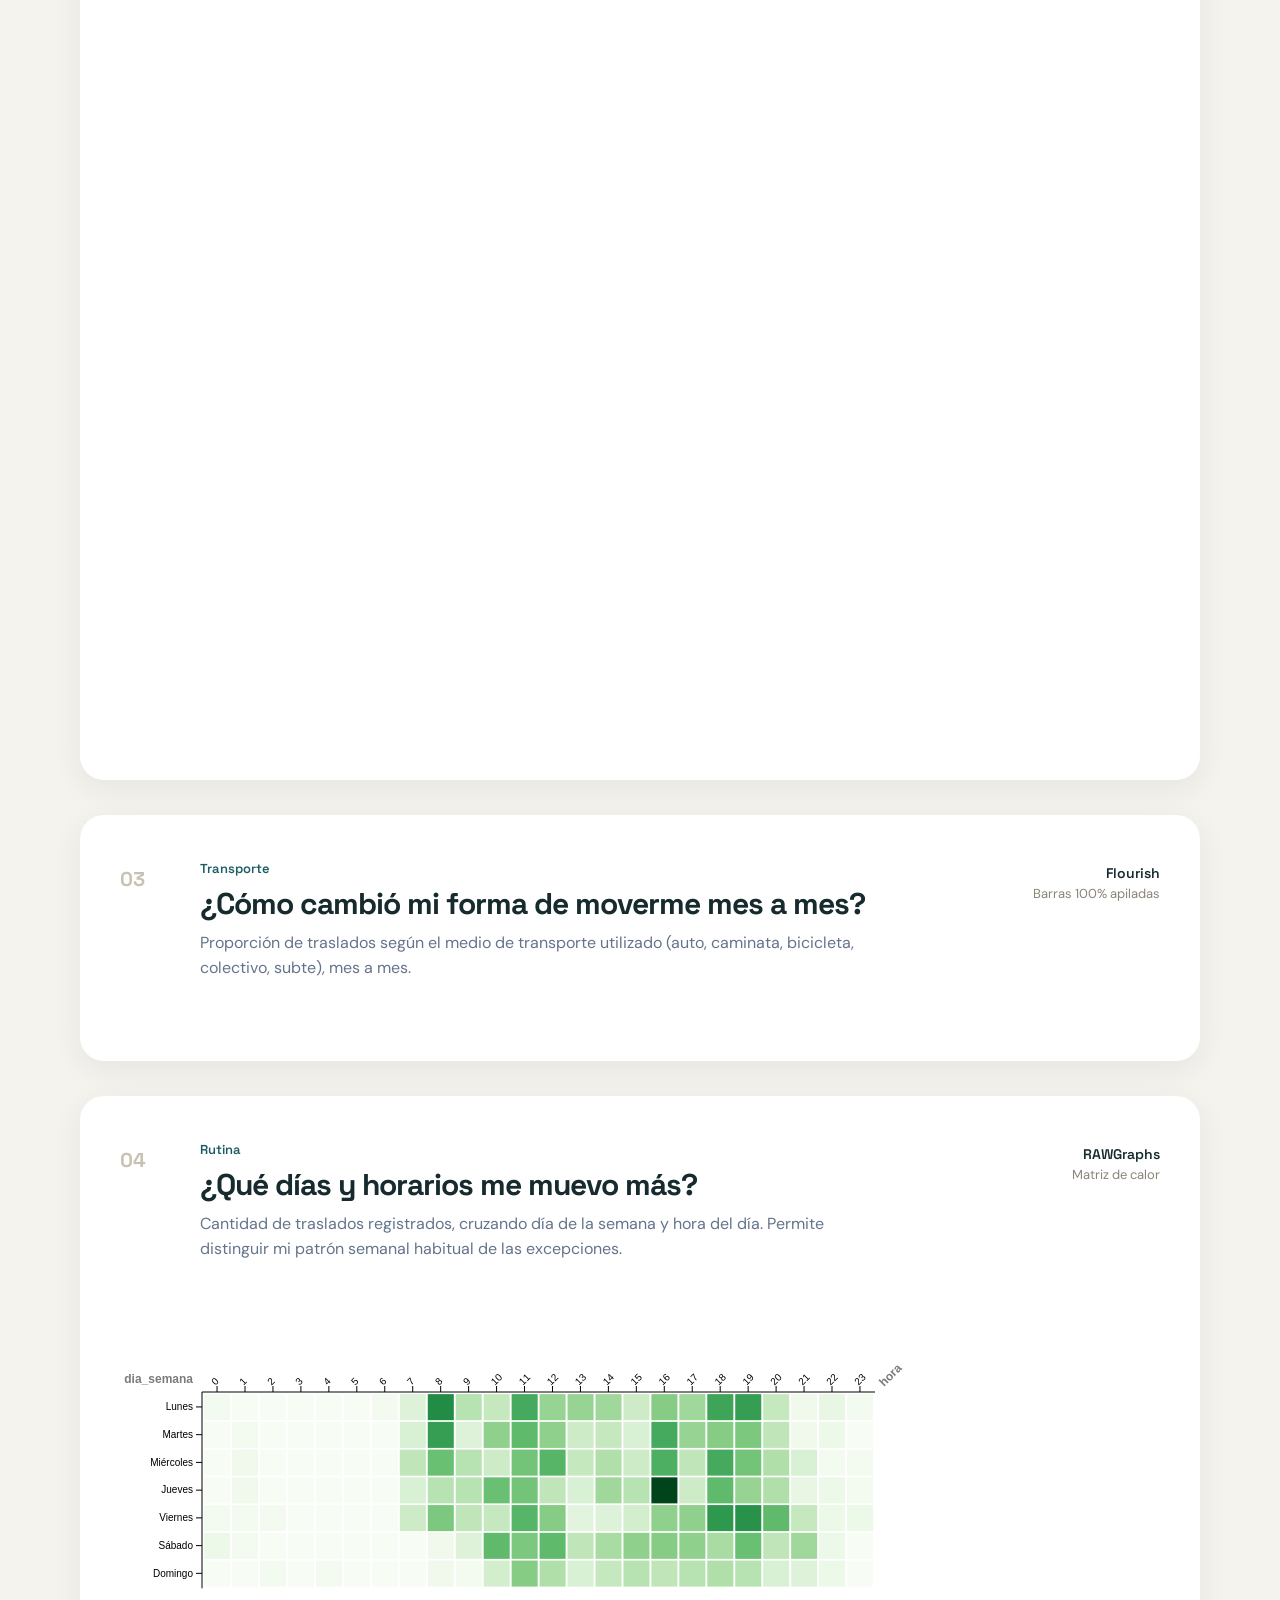
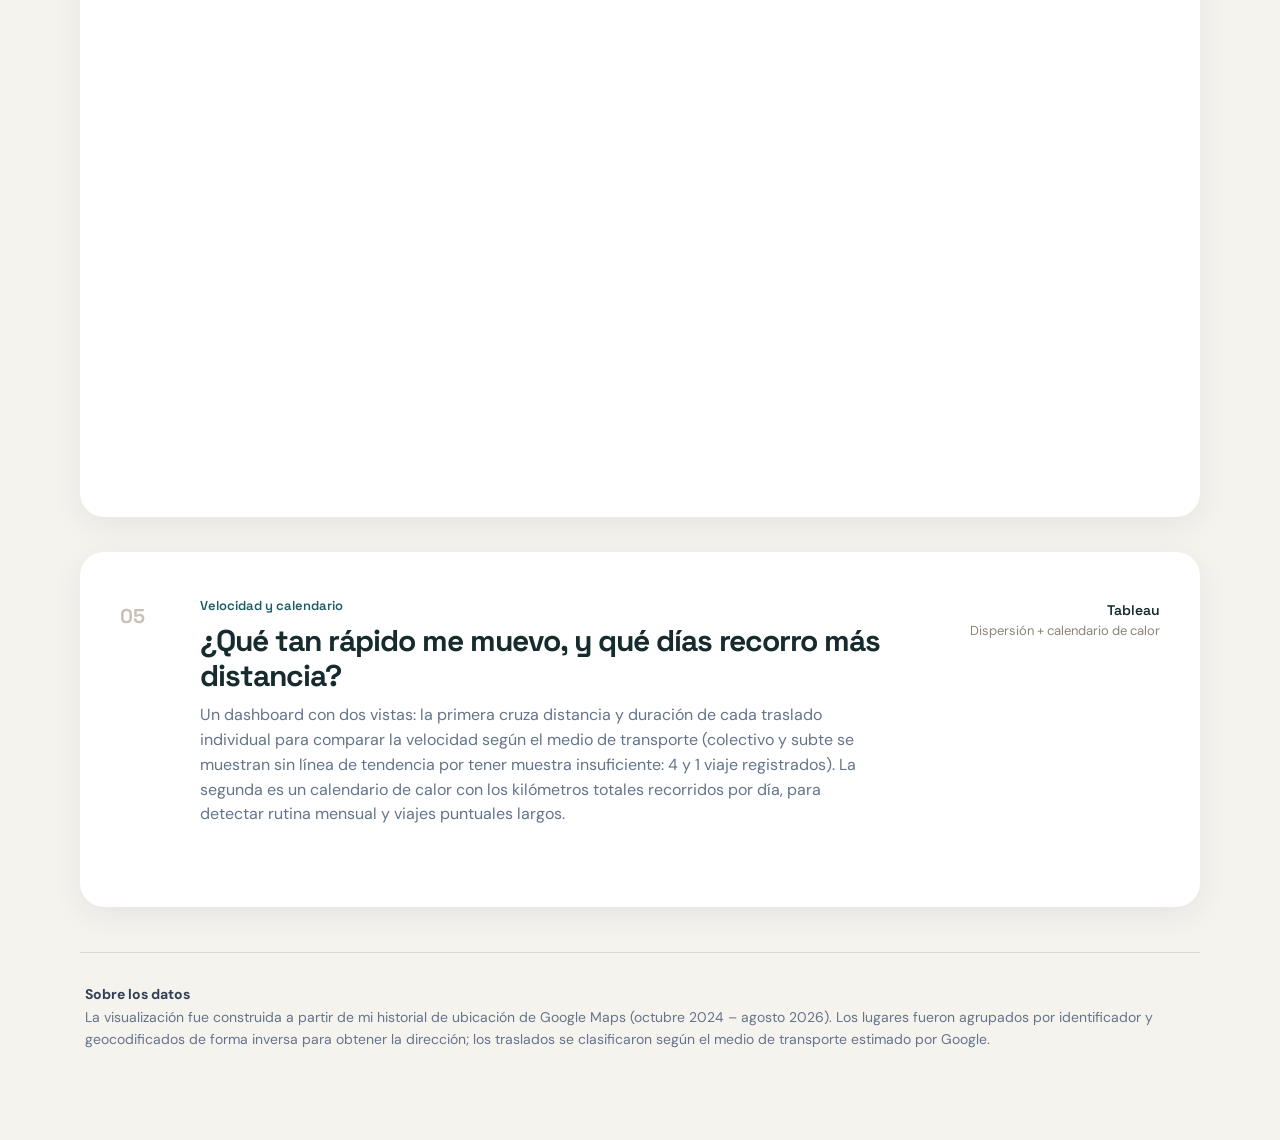
==== commit 474bd7c7: "Simplify data description in history.html Removed unnecessary details about data exclusion from anal" ====
--- a/history.html
+++ b/history.html
@@ -184,8 +184,7 @@
       La visualización fue construida a partir de mi historial de ubicación de Google Maps
       (octubre 2024 – agosto 2026). Los lugares fueron agrupados por identificador y
       geocodificados de forma inversa para obtener la dirección; los traslados se clasificaron
-      según el medio de transporte estimado por Google. Los datos crudos de trayecto (puntos GPS)
-      se excluyeron del análisis por no aportar información adicional a nivel agregado.
+      según el medio de transporte estimado por Google.
     </section>
 
   </main>
